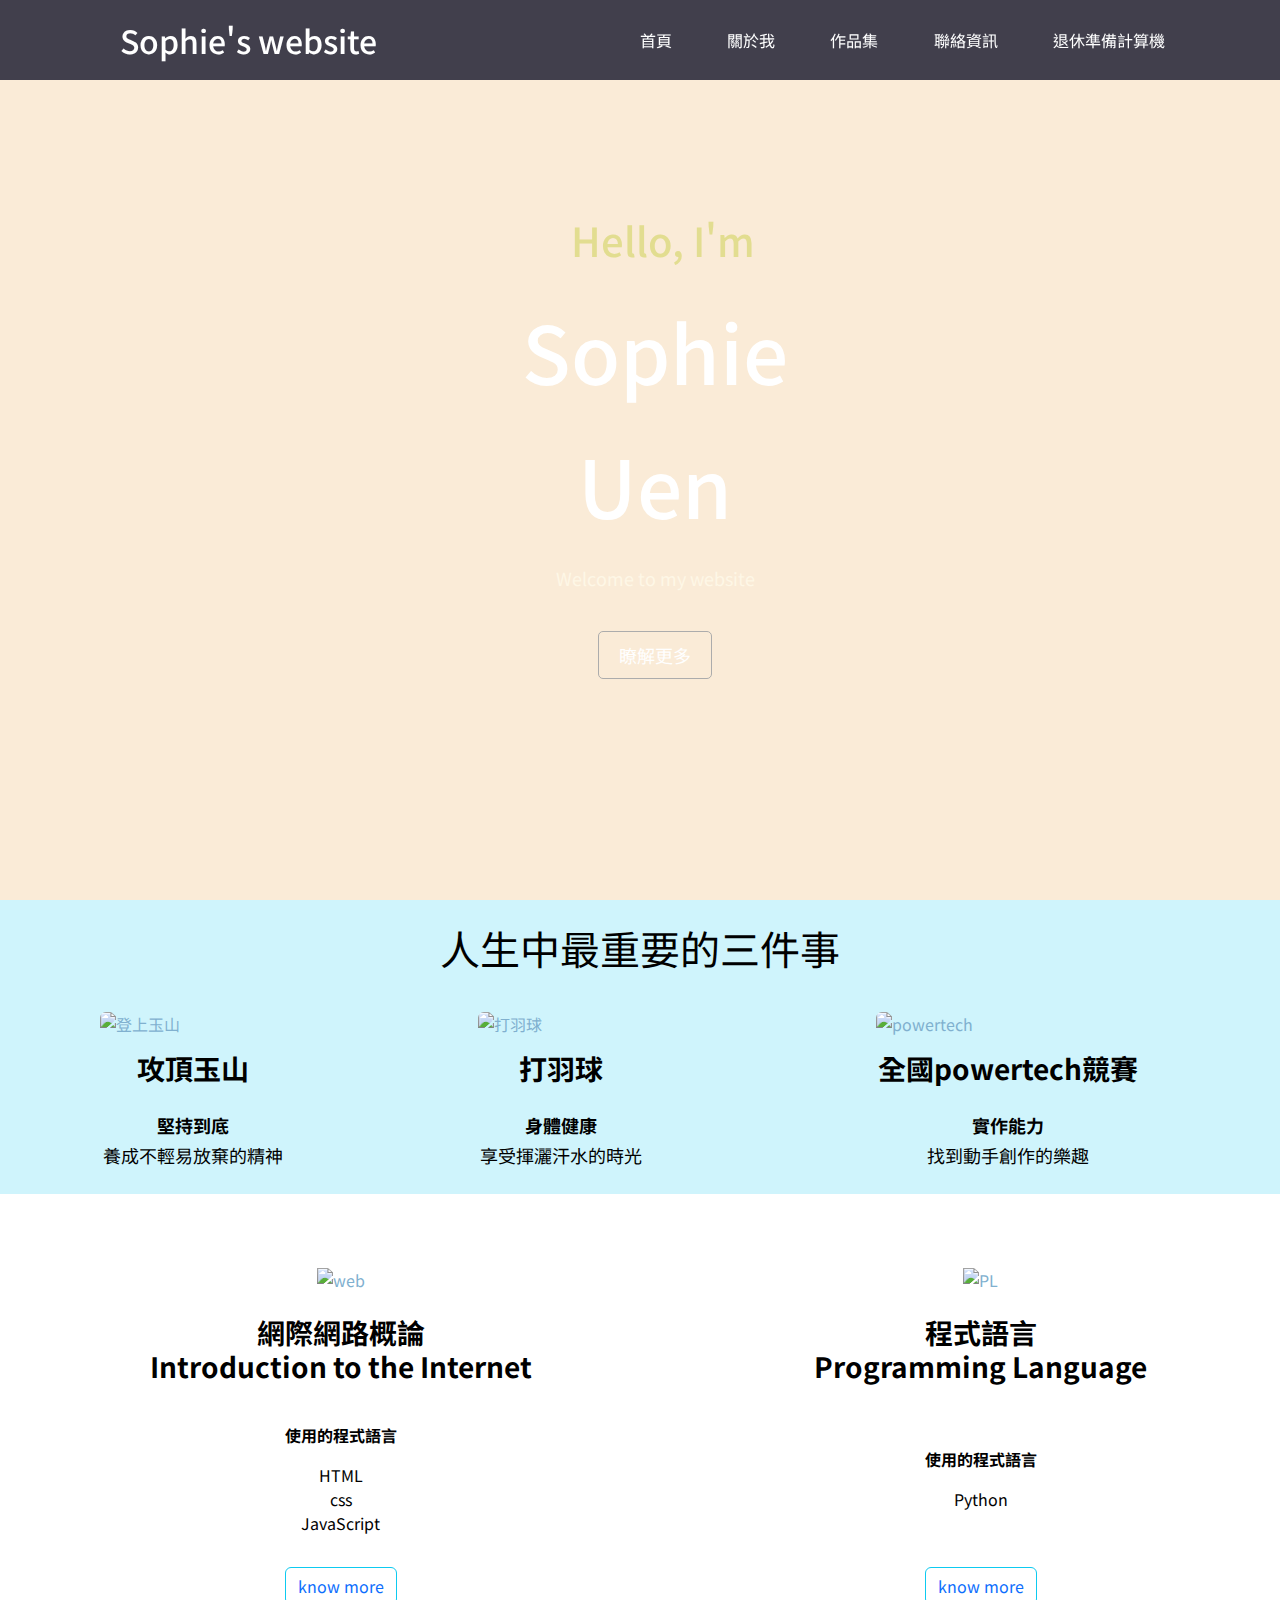
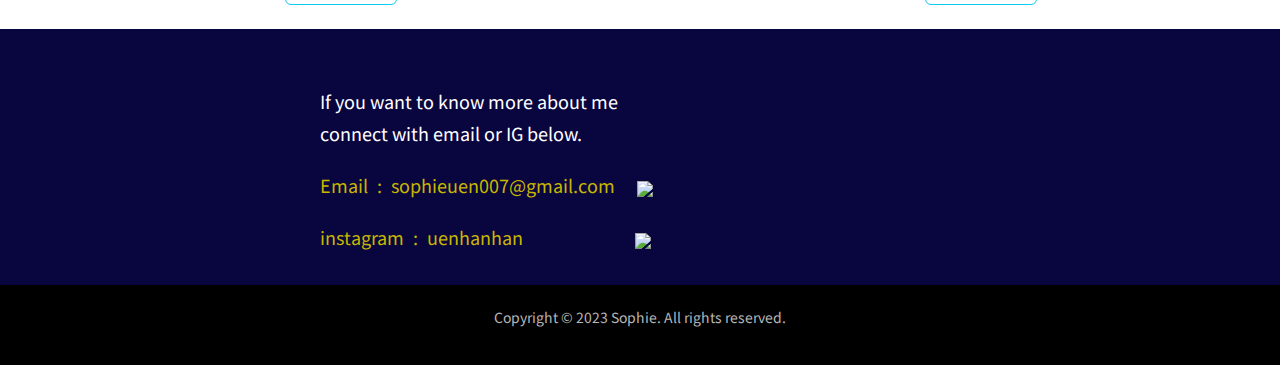
==== index.html @ bdd7eec4 "initial" ====
<!DOCTYPE html>
<html lang="zh-TW">

<head>
  <meta charset="UTF-8" />
  <meta name="viewport" content="width=device-width, initial-scale=1.0" />
  <title>sophie's website</title>
  <link rel="stylesheet" href="https://cdn.jsdelivr.net/npm/bootstrap@5.2.3/dist/css/bootstrap.min.css">
  <script src="https://cdn.jsdelivr.net/npm/bootstrap@5.2.3/dist/js/bootstrap.bundle.min.js"></script>
  <link rel="stylesheet" href="style.css">

</head>

<body>
  <div>
    <header>
      <bottom class="menu">&#9776</bottom>
      <h2><a href="#cover">Sophie's website</a></h2>
      <nav>
        <ul>
          <li><a href="#cover">首頁</a></li>
          <li><a href="aboutMe.html">關於我</a></li>
          <li><a href="#collection">作品集</a></li>
          <li><a href="contact.html">聯絡資訊</a></li>
          <li><a href="RetirementSaving.html">退休準備計算機</a></li>
        </ul>
      </nav>
    </header>

    <main>

      <section id="cover" class="cover">
        <h3>Hello, I'm</h3>
        <h2>Sophie</h2>
        <h2>Uen</h2>
        <p>Welcome to my website</p>
        <p><a href="aboutMe.html">瞭解更多</a></p>
      </section>

      <table class="table table-borderless table-info">
        <thead class="text-center align-middle">
          <tr>
            <th colspan="3" class="p-4">
              <h3 class="display-6"><strong>人生中最重要的三件事</strong></h3>
            </th>
          </tr>
        </thead>
        <tbody>
          <tr>
            <td>
              <img src="images/yushan-1.jpg" class="rounded mx-auto d-block img-fluid" alt="登上玉山">
            </td>
            <td>
              <img src="images/badminton-1.jpg" class="rounded mx-auto d-block" alt="打羽球">
            </td>
            <td class="pr-3">
              <img src="images/powertech.jpg" class="rounded mx-auto d-block" alt="powertech">
            </td>
          </tr>
          <tr class="text-center">
            <td>
              <h3><strong>攻頂玉山<strong></h3>
            </td>
            <td>
              <h3><strong>打羽球</strong></h3>
            </td>
            <td class="pr-3">
              <h3><strong>全國powertech競賽</strong></h3>
            </td>
          <tr class="text-center" style="line-height:30px;">
            <td>
              <p style="font-size:18px;"><strong>堅持到底</strong><br>養成不輕易放棄的精神</p>
            </td>
            <td>
              <p style="font-size:18px;"><strong>身體健康</strong><br>享受揮灑汗水的時光</p>
            </td>
            <td class="pr-3">
              <p style="font-size:18px;"><strong>實作能力</strong><br>找到動手創作的樂趣</p>
            </td>
          </tr>
        </tbody>
      </table>

      <table id="collection" class="table table-borderless">
        <thead class="text-center align-middle">
          <tr>
            <th colspan="2" class="p-4">
            </th>
          </tr>
        </thead>
        <tbody>
          <tr>
            <td class="text-center pb-3">
              <img src="images/world-wide-web.png" style="width:20%" alt="web">
            </td>
            <td class="text-center pb-3">
              <img src="images/code.png" style="width:20%;" alt="PL">
            </td>
          </tr>
          <tr class="text-center pb-5">
            <td class="pb-4">
              <h3><strong>網際網路概論<br>Introduction to the Internet</strong></h3>
            </td>
            <td>
              <h3><strong>程式語言<br>Programming Language</strong></h3>
            </td>
          <tr class="text-center">
            <td>
              <p><strong>使用的程式語言</strong></p>
              <p>HTML<br>css<br>JavaScript</p>
            </td>
            <td valign="middle">
              <p><strong>使用的程式語言</strong></p>
              <p>Python</p>
            </td>
          </tr>
          <tr>
            <td class="text-center">
              <button type="button" class="btn btn-outline-info"><a href="https://github.com/sophieuen2003/1121web">know
                  more</a></button>
            </td>
            <td class="text-center">
              <button type="button" class="btn btn-outline-info"><a href="https://github.com/sophieuen2003/1121PL">know
                  more</a></button>
        </tbody>
      </table>

      <section id=contact class="contact">
        <div class="profile pt-3 pb-3" style="line-height: 2rem;">
          <p>If you want to know more about me<br>connect with email or IG below.</p>
          <p>
            <font color="#c8db72;">Email&ensp;:&ensp;sophieuen007@gmail.com&ensp;&ensp;</font>
            <a href="mailto: sophieuen007@gmail.com"><img src="images/gmail.png"></a>
          </p>
          <p>
            <font color="#c8db72;">
              instagram&ensp;:&ensp;uenhanhan&ensp;&ensp;&ensp;&ensp;&ensp;&ensp;&ensp;&ensp;&ensp;&ensp;&ensp;&ensp;
            </font>
            <a href="https://www.instagram.com/uenhanhan/"><img src="images/instagram.png"></a>
          </p>
        </div>
      </section>

    </main>

    <footer>
      <p>Copyright © 2023 Sophie. All rights reserved.</p>
    </footer>
  </div>
</body>

</html>
---- style.css ----
@import url("https://fonts.googleapis.com/css2?family=Noto+Sans+TC&display=swap");

* {
  padding: 0;
  margin: 0;
  font-family: "Noto Sans TC", sans-serif;
}

header {
  background-color: rgb(44, 44, 61, 0.9);
  height: 80px;
  width: 100%;
  position: fixed;
}

h1 {
  color: #ffffff;
  position: absolute;
  left: 120px;
  top: 0;
  line-height: 80px;
}

header h2 {
  color: #ffffff;
  position: absolute;
  left: 120px;
  top: 0;
  line-height: 80px;
}

header ul {
  position: absolute;
  right: 5vw;
  top: 0;
  line-height: 80px;
}

header li {
  display: inline;
  margin-right: 4vw;
}

header a {
  color: #ffffff;
  text-decoration: none;
}

header a:hover {
  text-decoration: none;
  color: #797979;
}

.cover {
  background-color: antiquewhite;
  color: #ffffff;
  height: 100vh;
  background-image: url("images/beach-1.jpg");
  background-repeat: no-repeat;
  background-size: cover;
  background-position: center;
  display: flex;
  flex-direction: column;
  align-items: center;
  justify-content: center;
}

.cover h3 {
  color: #e2dd90;
  font-size: 40px;
  margin-top: 10px;
  margin-left: 25px;
  transform: translateX(10px);
}

.cover h2 {
  font-size: 80px;
  margin-top: 30px;
  margin-left: 30px;
}

.cover p {
  color: #fef7e6;
  font-size: 18px;
  margin: 25px 0;
  margin-left: 30px;
}

.cover a {
  color: #ffffff;
  text-decoration: none;
  border: 1px solid #acacac;
  padding: 10px 20px;
  border-radius: 5px;
}

.motto {
  background-color: #2e598a;
  color: #ffffff;
  height: 250px;
  display: flex;
  flex-direction: column;
  align-items: center;
  justify-content: center;
  font-size: 28px;
  line-height: 1.8em;
}

.page-container {
  position: relative;
  min-height: 100vh;
}

.content-wrap {
  padding-bottom: 80px;
}

footer {
  background-color: #000000;
  color: #b7b7b7;
  height: 80px;
  display: flex;
  align-items: center;
  justify-content: center;
  font-size: 14px;
}

.contact {
  background-color: #09053f;
  color: #ffffff;
  display: flex;
  align-items: center;
  justify-content: center;
  font-size: 18px;
}

.profile {
  width: 50%;
  margin-top: 20px;
}

.profile img {
  width: 2.5%;
  align-items: center;
}

.profile p {
  margin-top: 20px;
}

.AboutMe {
  display: flex;
}

.AboutMe img {
  width: 50%;
}

.introduction {
  width: 50%;
  background-color: #ffffff;
  display: flex;
  flex-direction: column;
  align-items: center;
  justify-content: center;
}

.introduction h2 {
  font-size: 40px;
  margin-bottom: 30px;
}

.introduction p {
  text-align: center;
  line-height: 2em;
}

.table img {
  width: 50%;
  color: #80b0cf;
}

.table a {
  text-decoration: none;
}

.table button {
  text-decoration: none;
}

.description img {
  width: 100%;
  border-radius: 10px;
}

.description h3 {
  font-size: 25px;
  margin: 20px 0;
}

.description p {
  font-size: 16px;
  line-height: 1.6em;
}

*/ .collection {
  background-color: #ffffff;
  display: flex;
  justify-content: space-around;
  align-items: center;
  padding: 100px 180px 80px;
}

.collection div {
  width: 300px;
  text-align: center;
}

.collection img {
  width: 45%;
}

.collection h3 {
  font-size: 25px;
  line-height: 1.5em;
  margin: 20px 0;
}

.collection p {
  font-size: 16px;
  line-height: 1.5em;
  padding-bottom: 15px;
}

.collection a {
  color: rgb(80, 79, 79);
  text-decoration: none;
  border: 1px solid #a5a3a3;
  padding: 5px 10px;
  border-radius: 5px;
}

.form {
  padding-top: 1000px;
  background-color: #ffffff;
  color: #000000;
  padding: 60px, 0;
  display: flex;
  flex-direction: column;
  align-items: center;
}

.form p {
  margin-bottom: 20px;
}

.form input,
.form button {
  background-color: transparent;
  color: #000000;
  border: 1px solid #949d9a;
  padding: 10px;
  border-radius: 5px;
}

.form input {
  width: 200px;
  margin-right: 15px;
  display: flex;
  flex-direction: column;
  align-items: center;
  justify-content: center;
  width: 100%;
  padding: 0.375rem 0.75rem;
  font-size: 1rem;
  font-weight: 400;
  line-height: 1.5em;
  color: #212529;
  background-color: #ffffff;
  background-clip: padding-box;
  border: 1px solid #ced4da;
  border-radius: 0.25rem;
  margin-top: 7%;
}

.form button {
  width: 80px;
  cursor: pointer;
  width: 100%;
  align-items: center;
  justify-content: center;
  margin-top: 15%;
}

input::placeholder {
  color: #b8b8b8;
}

.calculate {
  display: flex;
  flex-direction: column;
  align-items: center;
}

.calculate input {
  width: 300px;
  margin-right: 15px;
  display: flex;
  flex-direction: column;
  align-items: center;
  justify-content: center;
  padding: 0.375rem 0.75rem;
  font-size: 1rem;
  font-weight: 400;
  line-height: 1.8em;
  color: #212529;
  background-color: #ffffff;
  background-clip: padding-box;
  border: 1px solid #ced4da;
  border-radius: 0.25rem;
  margin-top: 4.5%;
  margin-bottom: 6%;
}

.calculate_reserves {
  font-size: 25px;
  font-weight: bold;
  background-color: #e9e4a4;
  color: #47380d;
  padding: 10px;
  border-radius: 5px;
  margin-top: 1%;
  margin-bottom: 2%;
}

.menu {
  display: none;
}

@keyframes animatedgradient {
  0% {
    background-position: 0% 50%;
  }

  50% {
    background-position: 100% 50%;
  }

  100% {
    background-position: 0% 50%;
  }
}

/* 響應式設計語法 */
@media screen and (max-width: 768px) {
  header ul {
    display: none;
  }

  header h2 {
    left: 50%;
    transform: translateX(-50%);
  }

  .news h2 {
    font-size: 40px;
  }

  .menu {
    display: block;
    background-color: transparent;
    color: #ffffff;
    font-size: 35px;
    position: absolute;
    top: 15px;
    left: 20px;
    cursor: pointer;
  }

  .AboutMe {
    flex-direction: column;
  }

  .AboutMe img {
    width: 100%;
  }

  .introduction {
    width: 100%;
    padding: 40px 0;
  }

  .introduction h2 {
    font-size: 30px;
  }

  .important {
    flex-direction: column;
    padding: 60px 0;
  }

  .important div {
    margin-bottom: 30px;
  }
}
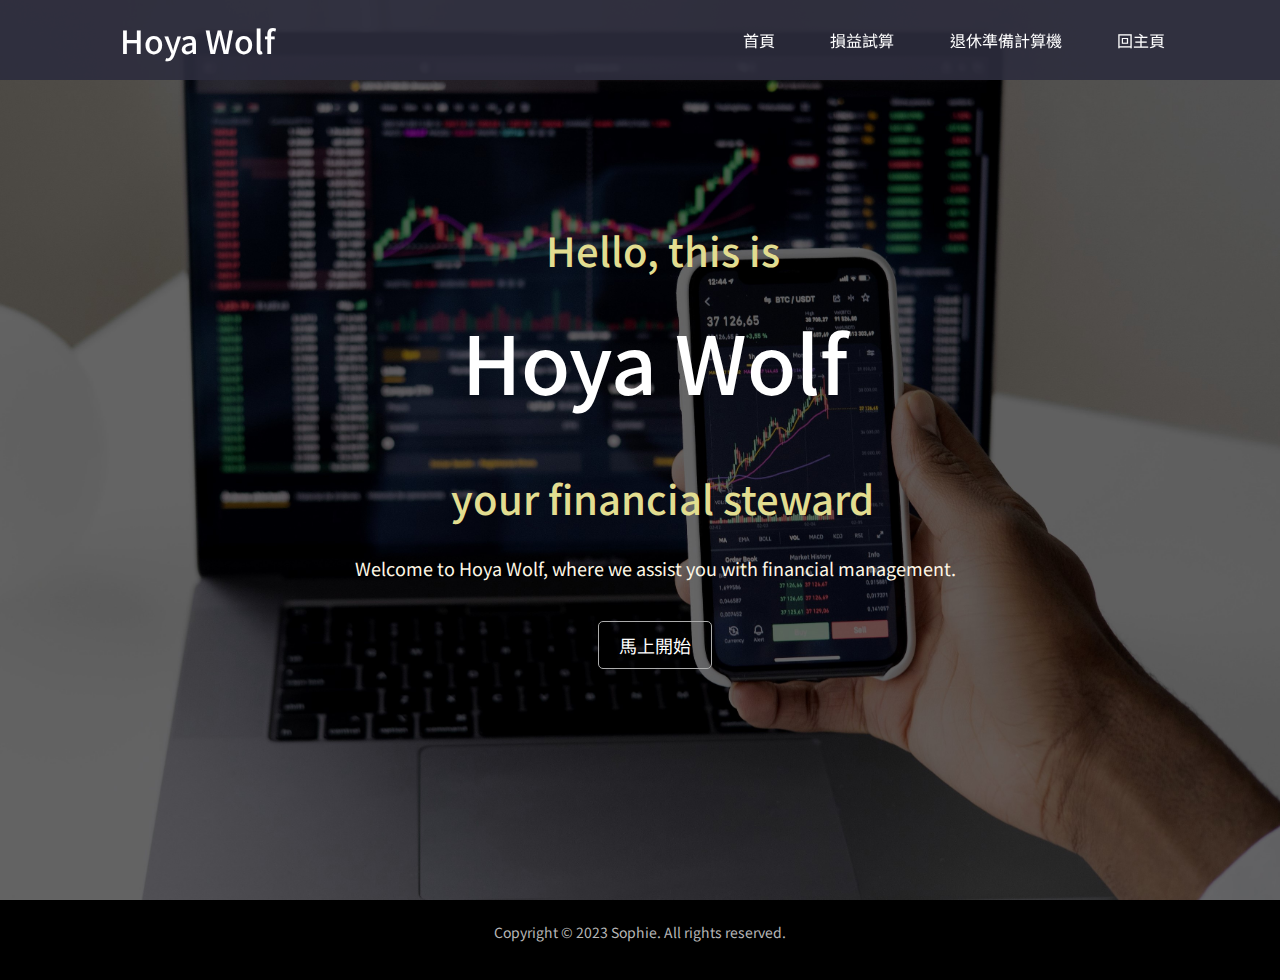
==== commit 0e2c41d7: "fp" ====
--- a/index.html
+++ b/index.html
@@ -15,14 +15,13 @@
   <div>
     <header>
       <bottom class="menu">&#9776</bottom>
-      <h2><a href="#cover">Sophie's website</a></h2>
+      <h2><a href="#cover">Hoya Wolf</a></h2>
       <nav>
         <ul>
-          <li><a href="#cover">首頁</a></li>
-          <li><a href="aboutMe.html">關於我</a></li>
-          <li><a href="#collection">作品集</a></li>
-          <li><a href="contact.html">聯絡資訊</a></li>
+          <li><a href="index.html#cover">首頁</a></li>
+          <li><a href="ProfitLossCalculation.html">損益試算</a></li>
           <li><a href="RetirementSaving.html">退休準備計算機</a></li>
+          <li><a href="https://sophieuen2003.github.io/mypage/">回主頁</a></li>
         </ul>
       </nav>
     </header>
@@ -30,118 +29,12 @@
     <main>
 
       <section id="cover" class="cover">
-        <h3>Hello, I'm</h3>
-        <h2>Sophie</h2>
-        <h2>Uen</h2>
-        <p>Welcome to my website</p>
-        <p><a href="aboutMe.html">瞭解更多</a></p>
+        <h3>Hello, this is</h3>
+        <h2>Hoya Wolf</h2>
+        <h3><br>your financial steward</h3>
+        <p>Welcome to Hoya Wolf, where we assist you with financial management.</p>
+        <p><a href="ProfitLossCalculation.html">馬上開始</a></p>
       </section>
-
-      <table class="table table-borderless table-info">
-        <thead class="text-center align-middle">
-          <tr>
-            <th colspan="3" class="p-4">
-              <h3 class="display-6"><strong>人生中最重要的三件事</strong></h3>
-            </th>
-          </tr>
-        </thead>
-        <tbody>
-          <tr>
-            <td>
-              <img src="images/yushan-1.jpg" class="rounded mx-auto d-block img-fluid" alt="登上玉山">
-            </td>
-            <td>
-              <img src="images/badminton-1.jpg" class="rounded mx-auto d-block" alt="打羽球">
-            </td>
-            <td class="pr-3">
-              <img src="images/powertech.jpg" class="rounded mx-auto d-block" alt="powertech">
-            </td>
-          </tr>
-          <tr class="text-center">
-            <td>
-              <h3><strong>攻頂玉山<strong></h3>
-            </td>
-            <td>
-              <h3><strong>打羽球</strong></h3>
-            </td>
-            <td class="pr-3">
-              <h3><strong>全國powertech競賽</strong></h3>
-            </td>
-          <tr class="text-center" style="line-height:30px;">
-            <td>
-              <p style="font-size:18px;"><strong>堅持到底</strong><br>養成不輕易放棄的精神</p>
-            </td>
-            <td>
-              <p style="font-size:18px;"><strong>身體健康</strong><br>享受揮灑汗水的時光</p>
-            </td>
-            <td class="pr-3">
-              <p style="font-size:18px;"><strong>實作能力</strong><br>找到動手創作的樂趣</p>
-            </td>
-          </tr>
-        </tbody>
-      </table>
-
-      <table id="collection" class="table table-borderless">
-        <thead class="text-center align-middle">
-          <tr>
-            <th colspan="2" class="p-4">
-            </th>
-          </tr>
-        </thead>
-        <tbody>
-          <tr>
-            <td class="text-center pb-3">
-              <img src="images/world-wide-web.png" style="width:20%" alt="web">
-            </td>
-            <td class="text-center pb-3">
-              <img src="images/code.png" style="width:20%;" alt="PL">
-            </td>
-          </tr>
-          <tr class="text-center pb-5">
-            <td class="pb-4">
-              <h3><strong>網際網路概論<br>Introduction to the Internet</strong></h3>
-            </td>
-            <td>
-              <h3><strong>程式語言<br>Programming Language</strong></h3>
-            </td>
-          <tr class="text-center">
-            <td>
-              <p><strong>使用的程式語言</strong></p>
-              <p>HTML<br>css<br>JavaScript</p>
-            </td>
-            <td valign="middle">
-              <p><strong>使用的程式語言</strong></p>
-              <p>Python</p>
-            </td>
-          </tr>
-          <tr>
-            <td class="text-center">
-              <button type="button" class="btn btn-outline-info"><a href="https://github.com/sophieuen2003/1121web">know
-                  more</a></button>
-            </td>
-            <td class="text-center">
-              <button type="button" class="btn btn-outline-info"><a href="https://github.com/sophieuen2003/1121PL">know
-                  more</a></button>
-        </tbody>
-      </table>
-
-      <section id=contact class="contact">
-        <div class="profile pt-3 pb-3" style="line-height: 2rem;">
-          <p>If you want to know more about me<br>connect with email or IG below.</p>
-          <p>
-            <font color="#c8db72;">Email&ensp;:&ensp;sophieuen007@gmail.com&ensp;&ensp;</font>
-            <a href="mailto: sophieuen007@gmail.com"><img src="images/gmail.png"></a>
-          </p>
-          <p>
-            <font color="#c8db72;">
-              instagram&ensp;:&ensp;uenhanhan&ensp;&ensp;&ensp;&ensp;&ensp;&ensp;&ensp;&ensp;&ensp;&ensp;&ensp;&ensp;
-            </font>
-            <a href="https://www.instagram.com/uenhanhan/"><img src="images/instagram.png"></a>
-          </p>
-        </div>
-      </section>
-
-    </main>
 
     <footer>
       <p>Copyright © 2023 Sophie. All rights reserved.</p>
--- a/style.css
+++ b/style.css
@@ -55,7 +55,7 @@
   background-color: antiquewhite;
   color: #ffffff;
   height: 100vh;
-  background-image: url("images/beach-1.jpg");
+  background-image: url("image/cover.jpg");
   background-repeat: no-repeat;
   background-size: cover;
   background-position: center;
